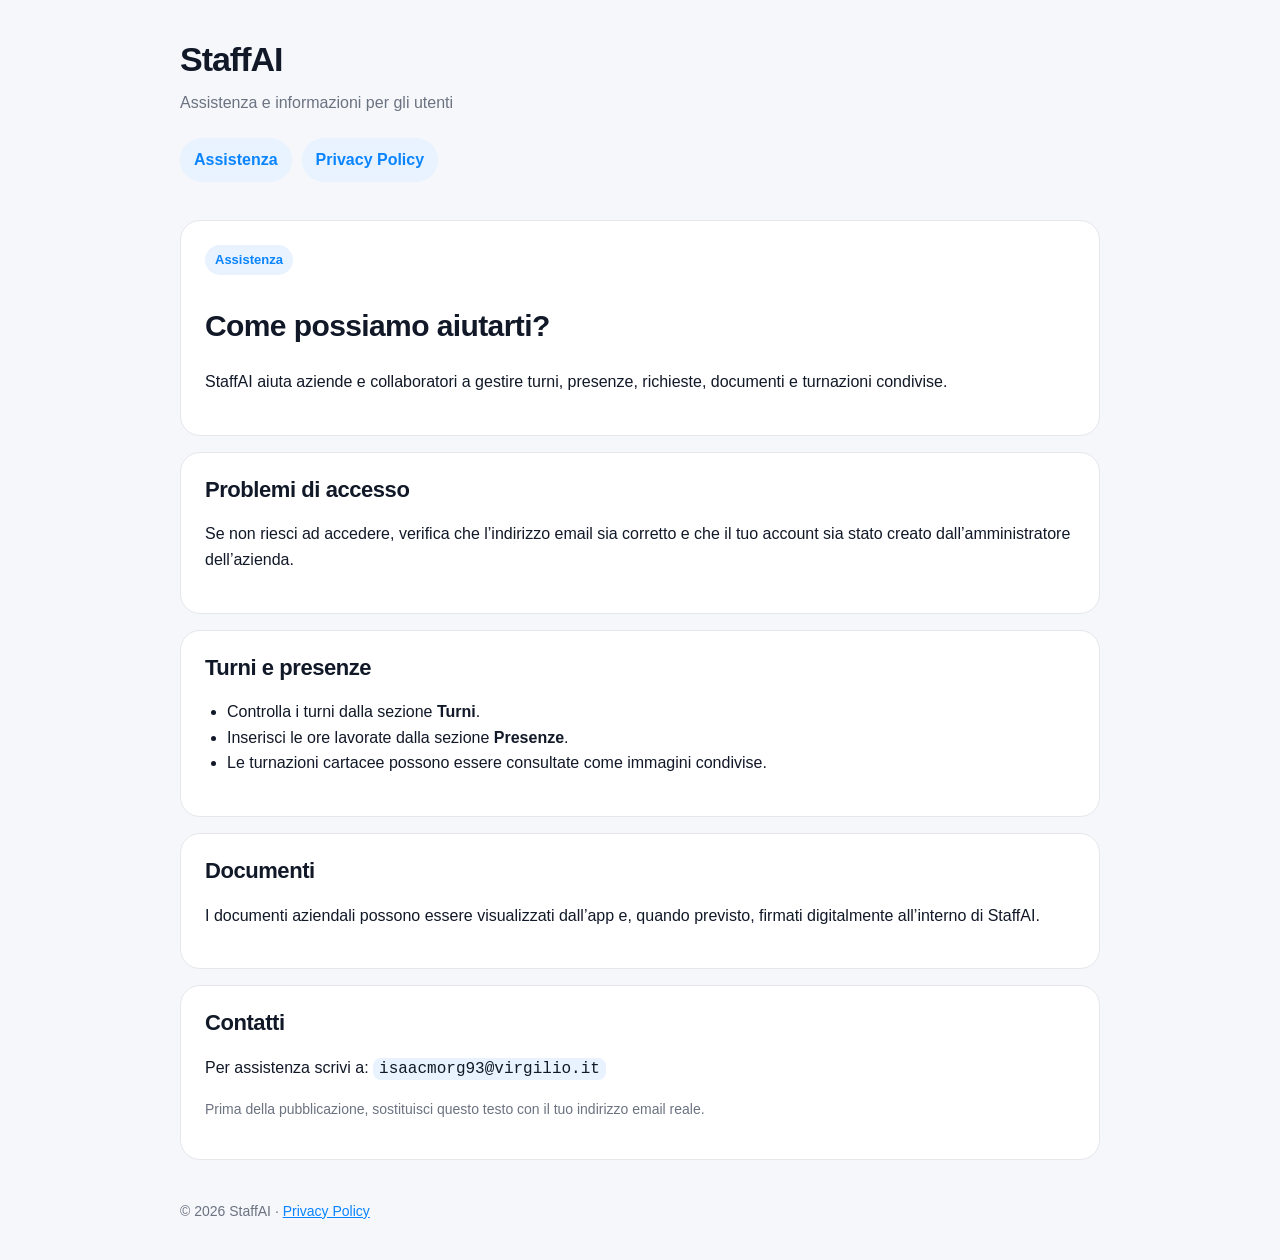
==== index.html @ e9c4e8e3 "Add files via upload" ====
<!doctype html>
<html lang="it">
<head>
  <meta charset="utf-8">
  <meta name="viewport" content="width=device-width, initial-scale=1">
  <title>StaffAI - Assistenza</title>
  <meta name="description" content="Assistenza ufficiale per StaffAI.">
  <link rel="stylesheet" href="styles.css">
</head>
<body>
  <div class="container">
    <header>
      <div class="brand">StaffAI</div>
      <div class="subtitle">Assistenza e informazioni per gli utenti</div>
      <nav>
        <a href="index.html">Assistenza</a>
        <a href="privacy.html">Privacy Policy</a>
      </nav>
    </header>

    <main>
      <section class="card">
        <span class="badge">Assistenza</span>
        <h1>Come possiamo aiutarti?</h1>
        <p>
          StaffAI aiuta aziende e collaboratori a gestire turni, presenze,
          richieste, documenti e turnazioni condivise.
        </p>
      </section>

      <section class="card">
        <h2>Problemi di accesso</h2>
        <p>
          Se non riesci ad accedere, verifica che l’indirizzo email sia corretto
          e che il tuo account sia stato creato dall’amministratore dell’azienda.
        </p>
      </section>

      <section class="card">
        <h2>Turni e presenze</h2>
        <ul>
          <li>Controlla i turni dalla sezione <strong>Turni</strong>.</li>
          <li>Inserisci le ore lavorate dalla sezione <strong>Presenze</strong>.</li>
          <li>Le turnazioni cartacee possono essere consultate come immagini condivise.</li>
        </ul>
      </section>

      <section class="card">
        <h2>Documenti</h2>
        <p>
          I documenti aziendali possono essere visualizzati dall’app e, quando previsto,
          firmati digitalmente all’interno di StaffAI.
        </p>
      </section>

      <section class="card">
        <h2>Contatti</h2>
        <p>
          Per assistenza scrivi a:
          <span class="email-placeholder">isaacmorg93@virgilio.it</span>
        </p>
        <p class="note">
          Prima della pubblicazione, sostituisci questo testo con il tuo indirizzo email reale.
        </p>
      </section>
    </main>

    <footer>
      © 2026 StaffAI · <a href="privacy.html">Privacy Policy</a>
    </footer>
  </div>
</body>
</html>
---- styles.css ----
:root {
  color-scheme: light dark;
  --bg: #f5f7fb;
  --card: #ffffff;
  --text: #111827;
  --muted: #6b7280;
  --border: #e5e7eb;
  --accent: #0a84ff;
  --accent-soft: #e8f3ff;
}

@media (prefers-color-scheme: dark) {
  :root {
    --bg: #0b0f14;
    --card: #111827;
    --text: #f9fafb;
    --muted: #9ca3af;
    --border: #253044;
    --accent-soft: #10253d;
  }
}

* { box-sizing: border-box; }

body {
  margin: 0;
  font-family: -apple-system, BlinkMacSystemFont, "SF Pro Text", "Segoe UI", sans-serif;
  background: var(--bg);
  color: var(--text);
  line-height: 1.6;
}

.container {
  width: min(920px, calc(100% - 32px));
  margin: 0 auto;
}

header {
  padding: 32px 0 12px;
}

.brand {
  font-size: 34px;
  font-weight: 800;
  letter-spacing: -0.03em;
}

.subtitle {
  color: var(--muted);
  margin-top: 4px;
}

nav {
  display: flex;
  gap: 10px;
  flex-wrap: wrap;
  margin: 22px 0 10px;
}

nav a {
  text-decoration: none;
  color: var(--accent);
  background: var(--accent-soft);
  border-radius: 999px;
  padding: 9px 14px;
  font-weight: 600;
}

.card {
  background: var(--card);
  border: 1px solid var(--border);
  border-radius: 20px;
  padding: 24px;
  margin: 16px 0;
}

h1, h2, h3 {
  line-height: 1.2;
  letter-spacing: -0.02em;
}

h1 { font-size: 30px; }
h2 { font-size: 22px; margin-top: 0; }

ul { padding-left: 22px; }

.badge {
  display: inline-block;
  font-size: 13px;
  font-weight: 700;
  color: var(--accent);
  background: var(--accent-soft);
  border-radius: 999px;
  padding: 5px 10px;
  margin-bottom: 8px;
}

.note {
  color: var(--muted);
  font-size: 14px;
}

.email-placeholder {
  font-family: ui-monospace, SFMono-Regular, Menlo, monospace;
  word-break: break-all;
  background: var(--accent-soft);
  border-radius: 8px;
  padding: 2px 6px;
}

footer {
  color: var(--muted);
  font-size: 14px;
  padding: 24px 0 40px;
}

a { color: var(--accent); }
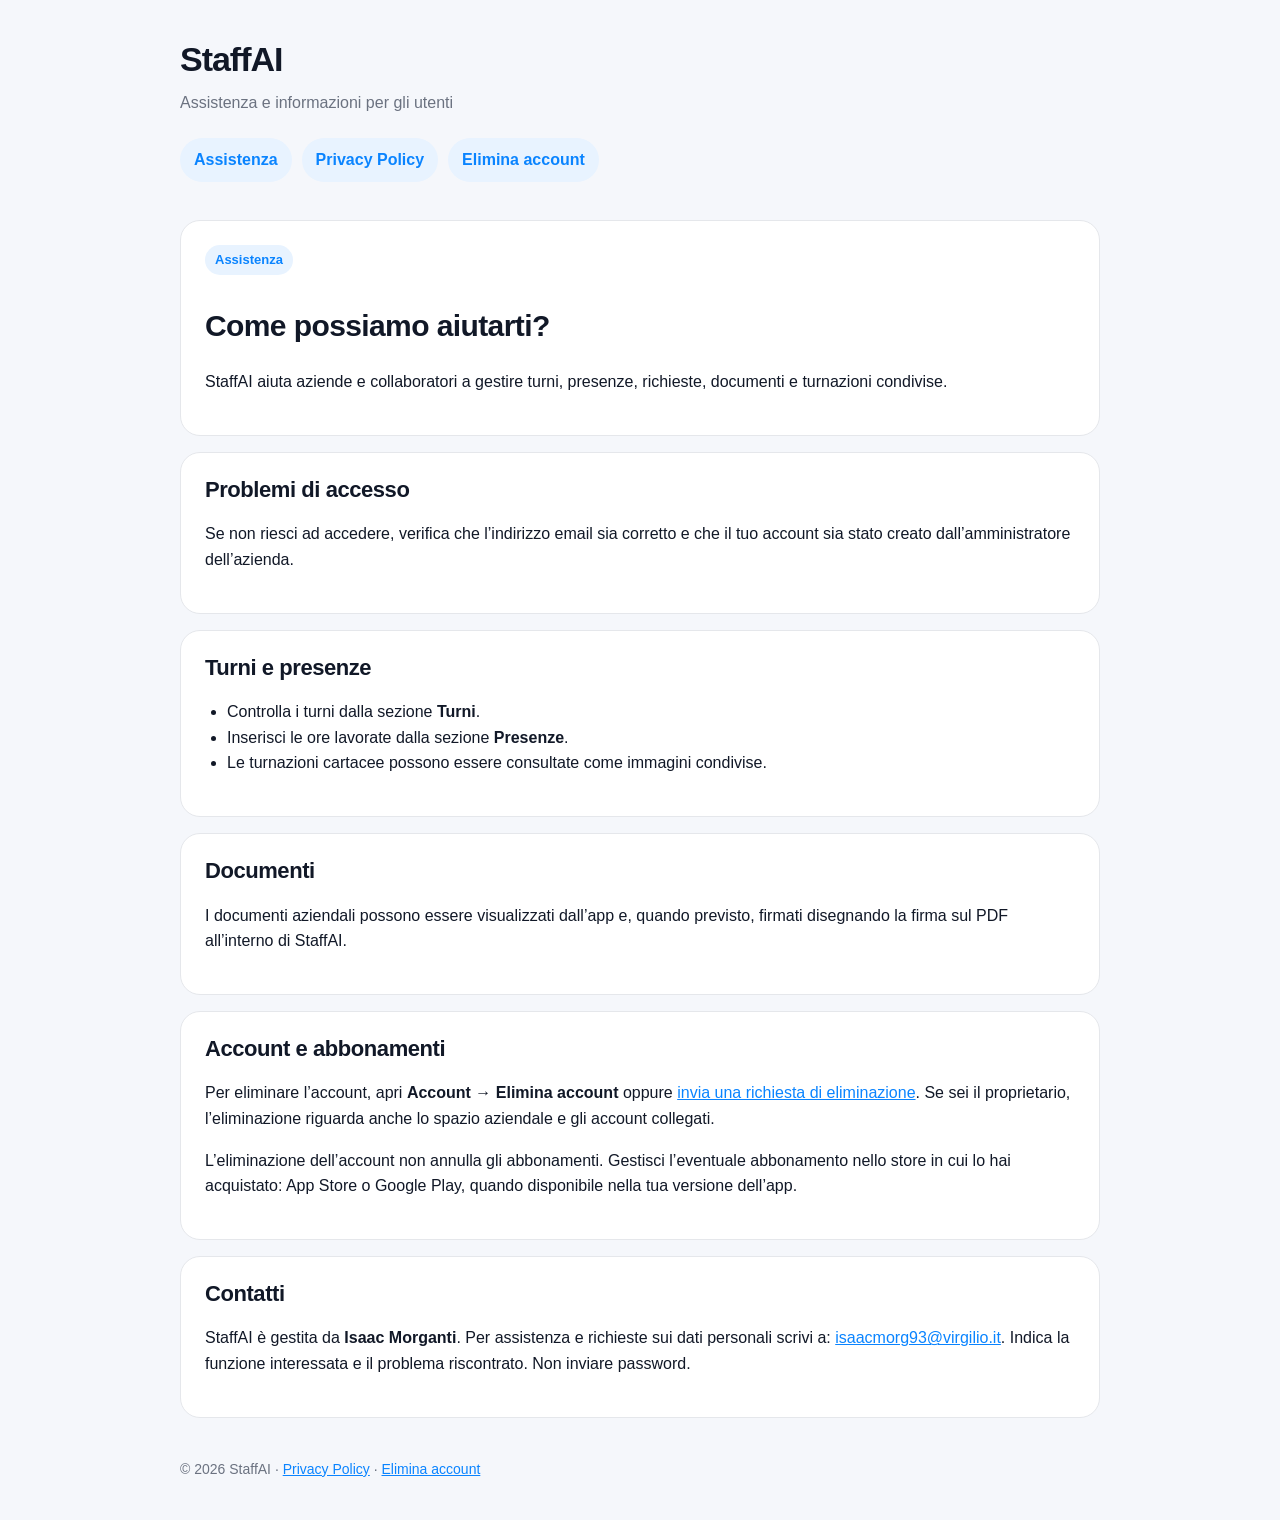
==== commit 1a715149: "Update StaffAI privacy and add account deletion instructions" ====
--- a/index.html
+++ b/index.html
@@ -15,6 +15,7 @@
       <nav>
         <a href="index.html">Assistenza</a>
         <a href="privacy.html">Privacy Policy</a>
+        <a href="delete-account.html">Elimina account</a>
       </nav>
     </header>
 
@@ -49,24 +50,39 @@
         <h2>Documenti</h2>
         <p>
           I documenti aziendali possono essere visualizzati dall’app e, quando previsto,
-          firmati digitalmente all’interno di StaffAI.
+          firmati disegnando la firma sul PDF all’interno di StaffAI.
+        </p>
+      </section>
+
+      <section class="card">
+        <h2>Account e abbonamenti</h2>
+        <p>
+          Per eliminare l’account, apri <strong>Account → Elimina account</strong>
+          oppure <a href="delete-account.html">invia una richiesta di eliminazione</a>.
+          Se sei il proprietario, l’eliminazione riguarda anche lo spazio aziendale
+          e gli account collegati.
+        </p>
+        <p>
+          L’eliminazione dell’account non annulla gli abbonamenti.
+          Gestisci l’eventuale abbonamento nello store in cui lo hai acquistato:
+          App Store o Google Play, quando disponibile nella tua versione dell’app.
         </p>
       </section>
 
       <section class="card">
         <h2>Contatti</h2>
         <p>
-          Per assistenza scrivi a:
-          <span class="email-placeholder">isaacmorg93@virgilio.it</span>
-        </p>
-        <p class="note">
-          Prima della pubblicazione, sostituisci questo testo con il tuo indirizzo email reale.
+          StaffAI è gestita da <strong>Isaac Morganti</strong>.
+          Per assistenza e richieste sui dati personali scrivi a:
+          <a href="mailto:isaacmorg93@virgilio.it">isaacmorg93@virgilio.it</a>.
+          Indica la funzione interessata e il problema riscontrato. Non inviare password.
         </p>
       </section>
     </main>
 
     <footer>
-      © 2026 StaffAI · <a href="privacy.html">Privacy Policy</a>
+      © 2026 StaffAI · <a href="privacy.html">Privacy Policy</a> ·
+      <a href="delete-account.html">Elimina account</a>
     </footer>
   </div>
 </body>
